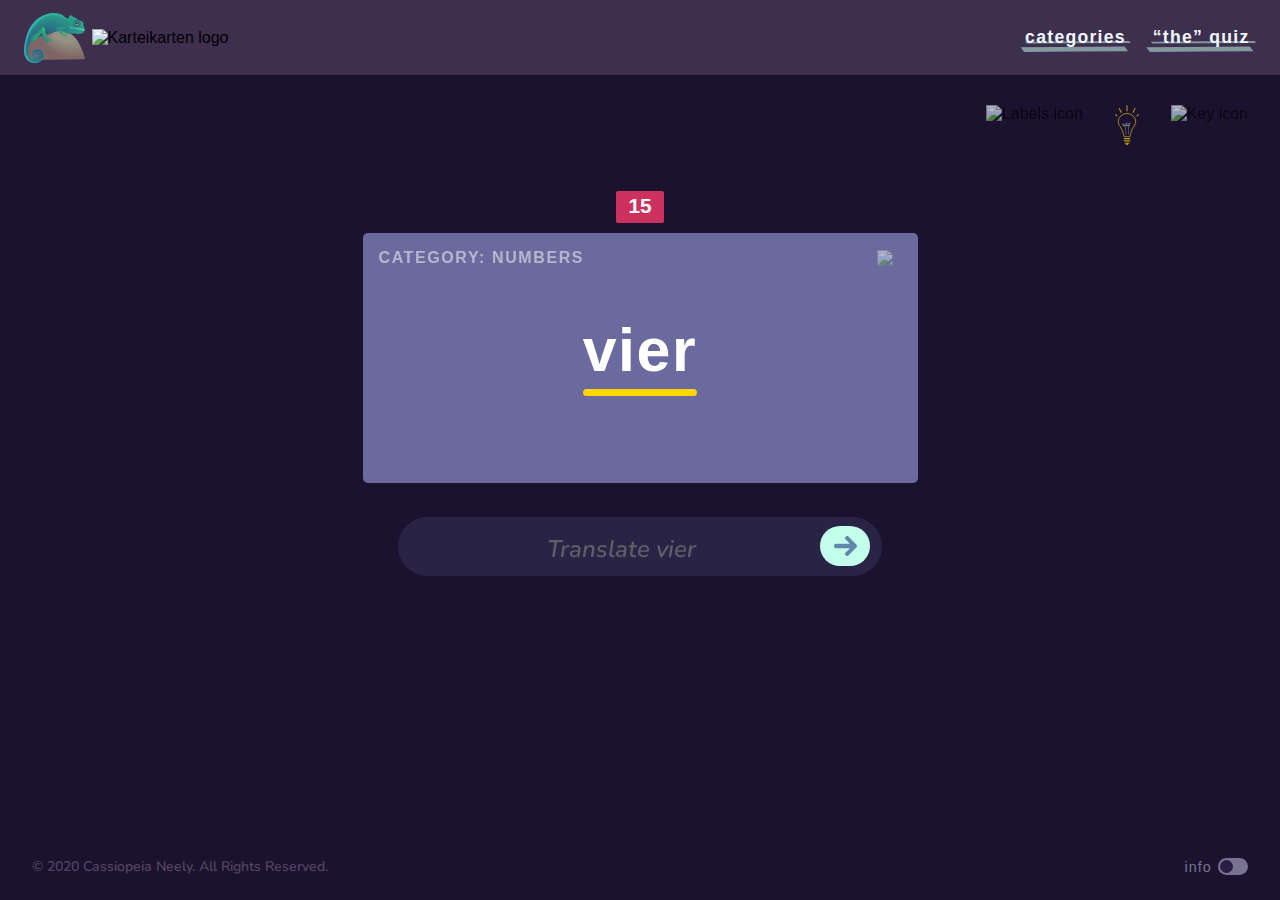
==== index.html @ 7ed3814f "update highlighter images' file paths" ====
<!DOCTYPE html>
<html lang="en">
<head>
    <meta charset="UTF-8" />
    <meta name="viewport" content="width=device-width, initial-scale=1.0" />
    <meta http-equiv="cache-control" content="no-store" />
    <meta http-equiv="X-UA-Compatible" content="ie=edge" />
    <title>Karteikarten—English to German Flashcards</title>
    <link rel="icon" type="image/png" href="images/flag-favicon.png" />
    <link rel="stylesheet" type="text/css" href="css/style.css" />
    <link rel="stylesheet" href="https://use.typekit.net/azi6bbn.css" />
    <link href="https://fonts.googleapis.com/css2?family=Nunito:wght@600&display=swap" rel="stylesheet" />
    <script src="https://ajax.googleapis.com/ajax/libs/jquery/3.4.1/jquery.min.js"></script>
</head>
<body>
    <header>
        <section id="logo-container">
            <img id="chameleon" src="images/flash-chameleon.svg" alt="Flash, the Flashcard Chameleon" />
            <a href="index.html"><img id="logo" src="images/nav-images/karteikarten-logo-text.svg" alt="Karteikarten logo" /></a>
        </section>
        <section id="hamburger">
            <img id="highlighter-menu" src="images/nav-images/menu-highlighters.svg" />
            <img id="highlighter-lines" src="images/nav-images/highlighter-lines.svg" alt="" />
        </section>
        <nav>
            <ul>
                <li id="open-categories" class="nav-links">Categories</li>
                <li class="nav-links"><a href="./der-die-das.html">“The” Quiz</a></li>
            </ul>
            <div id="nav-x-bg" class="close-x-bg">
                <p class="close-x">✕</p>
            </div>
        </nav>
    </header>
    <section id="categories-wrapper">
        <div id="lightning-flex">
            <div id="categories-x-bg" class="close-x-bg">
                <p class="close-x">✕</p>
            </div>
            <div id="lightning-container">
                <img id="tricolor-lightning" src="images/tricolor-lightning.svg" alt="Blue, orange, and gold lightning bolts" />
                <div id="round-totals-container">
                    <div>
                        <p class="flashcard-total" id="lightning-total"></p>
                        <span class="gray-divider"></span>
                        <p>Lightning Round</p>
                    </div>
                    <div>
                        <p class="flashcard-total" id="customized-total">0</p>
                        <span class="gray-divider"></span>
                        <p>Customized Round</p>
                    </div>
                </div>
                <p id="lightning-text">Up for a challenge? Click the Lightning Round button to skip <span id="total-levels"></span> levels and enter the <span id="total-words"></span>-word lightning round, or select categories and click Customized Round.</p>
                <button class="lightning-round mobile">Lightning Round</button>
            </div>
            <form id="categories-box">
                <input type="checkbox" name="adjectives" id="adjectives" class="hidden-checkbox" />
                <label for="adjectives">
                    <div class="selection-ring">
                        <div id="adjectives-color">
                            <img class="category-icons" src="images/category-icons/category-icons-adjectives.svg" />
                        </div>
                    </div>
                    <p class="label-text">Adjectives</p>
                </label>
                <input type="checkbox" name="animals" id="animals" class="hidden-checkbox" />
                <label for="animals">
                    <div class="selection-ring">
                        <div id="animals-color">
                            <img class="category-icons" src="images/category-icons/category-icons-animals.svg" />
                        </div>
                    </div>
                    <p class="label-text">Animals</p>
                </label>
                <input type="checkbox" name="arts" id="arts" class="hidden-checkbox" />
                <label for="arts">
                    <div class="selection-ring">
                        <div id="arts-color">
                            <img class="category-icons expanded taller" src="images/category-icons/category-icons-arts.svg" />
                        </div>
                    </div>
                    <p class="label-text">Arts</p>
                </label>
                <input type="checkbox" name="body" id="body" class="hidden-checkbox" />
                <label for="body">
                    <div class="selection-ring">
                        <div id="body-color">
                            <img class="category-icons" src="images/category-icons/category-icons-body.svg" />
                        </div>
                    </div>
                    <p class="label-text">Body</p>
                </label>
                <input type="checkbox" name="calendar" id="calendar" class="hidden-checkbox" />
                <label for="calendar">
                    <div class="selection-ring">
                        <div id="calendar-color">
                            <img class="category-icons" src="images/category-icons/category-icons-calendar.svg" />
                        </div>
                    </div>
                    <p class="label-text">Calendar</p>
                </label>
                <input type="checkbox" name="catastrophe" id="catastrophe" class="hidden-checkbox" />
                <label for="catastrophe">
                    <div class="selection-ring">
                        <div id="catastrophe-color">
                            <img class="category-icons expanded" src="images/category-icons/category-icons-catastrophe.svg" />
                        </div>
                    </div>
                    <p class="label-text">Catastrophe</p>
                </label>
                <input type="checkbox" name="clothes" id="clothes" class="hidden-checkbox" />
                <label for="clothes">
                    <div class="selection-ring">
                        <div id="clothes-color">
                            <img class="category-icons" src="images/category-icons/category-icons-clothes.svg" />
                        </div>
                    </div>
                    <p class="label-text">Clothes</p>
                </label>
                <input type="checkbox" name="food" id="food" class="hidden-checkbox" />
                <label for="food">
                    <div class="selection-ring">
                        <div id="food-color">
                            <img class="category-icons" src="images/category-icons/category-icon-food.svg" />
                        </div>
                    </div>
                    <p class="label-text">Food</p>
                </label>
                <input type="checkbox" name="home" id="home" class="hidden-checkbox" />
                <label for="home">
                    <div class="selection-ring">
                        <div id="home-color">
                            <img class="category-icons" src="images/category-icons/category-icons-home.svg" />
                        </div>
                    </div>
                    <p class="label-text">Home</p>
                </label>
                <input type="checkbox" name="nature" id="nature" class="hidden-checkbox" />
                <label for="nature">
                    <div class="selection-ring">
                        <div id="nature-color">
                            <img class="category-icons" src="images/category-icons/category-icons-nature.svg" />
                        </div>
                    </div>
                    <p class="label-text">Nature</p>
                </label>
                <input type="checkbox" name="numbers" id="numbers" class="hidden-checkbox" />
                <label for="numbers">
                    <div class="selection-ring">
                        <div id="numbers-color">
                            <img class="category-icons" src="images/category-icons/category-icons-numbers.svg" />
                        </div>
                    </div>
                    <p class="label-text">Numbers</p>
                </label>
                <input type="checkbox" name="people" id="people" class="hidden-checkbox" />
                <label for="people">
                    <div class="selection-ring">
                        <div id="people-color">
                            <img class="category-icons squished" src="images/category-icons/category-icons-people.svg" />
                        </div>
                    </div>
                    <p class="label-text">People</p>
                </label>
                <input type="checkbox" name="phrases" id="phrases" class="hidden-checkbox" />
                <label for="phrases">
                    <div class="selection-ring">
                        <div id="phrases-color">
                            <img class="category-icons" src="images/category-icons/category-icons-phrases.svg" />
                        </div>
                    </div>
                    <p class="label-text">Phrases</p>
                </label>
                <input type="checkbox" name="tech" id="tech" class="hidden-checkbox" />
                <label for="tech">
                    <div class="selection-ring">
                        <div id="tech-color">
                            <img class="category-icons" src="images/category-icons/category-icons-technology.svg" />
                        </div>
                    </div>
                    <p class="label-text">Tech</p>
                </label>
                <input type="checkbox" name="travel" id="travel" class="hidden-checkbox" />
                <label for="travel">
                    <div class="selection-ring">
                        <div id="travel-color">
                            <img class="category-icons taller" src="images/category-icons/category-icons-travel.svg" />
                        </div>
                    </div>
                    <p class="label-text">Travel</p>
                </label>
            </form>
        </div>
        <button class="select-categories mobile" type="button">Customized Round</button>
        <section id="lightning-button-row">
            <button class="lightning-round desktop">Lightning Round</button>
            <button class="select-categories desktop" type="button">Customized Round</button>
        </section>
    </section>
    <main>
        <section id="help-row">
            <div id="label-icon-container">
                <img class="help-icons" id="label-switch" src="images/help-icons/three-bent-labels.svg" title="Category Labels" alt="Labels icon" />
            </div>
            <div id="help-icons-container">
                <img class="help-icons" id="hint-bulb" src="images/help-icons/karteikarten-hint-bulb.svg" title="Hint Bulb" alt="Lightbulb icon" />
                <img class="help-icons" id="answer-key" src="images/help-icons/karteikarten-answer-key.svg" title="Answer Key" alt="Key icon" />
            </div>
            <div id="hint-message-container">
                <p id="hint-message"></p>
            </div>
        </section>
        <div id="mobile-focus">
            <section id="countdown-container">
                <p>This round has</p>
                <div id="countdown"></div>
                <p id="update-remaining"></p>
            </section>
            <section id="german-box">
                <div id="flashcard-category-wrapper">
                    <p id="card-category">Category: <span id="insert-category"></span></p>
                    <img class="category-icons" id="card-icon" src="" />
                </div>
                <div id="card-text-wrapper">
                    <h1 id="german-word" lang="de">die Kartoffel</h1>
                    <span id="line"></span>
                    <div id="plural-zone">
                        <p>{ pl. <span id="german-plural" lang="de">die Kartoffeln</span> }</p>
                    </div>
                </div>
                <!-- EMPTY GRID ROW, BELOW -->
                <div></div>
            </section>
            <form id="translation-container">
                <input id="your-translation" type="text" placeholder="" required />
                <button id="submit" type="button">
                    <img id="submit-arrow" src="images/submit-arrow.svg" alt="Arrow" />
                </button>
            </form>
        </div>
    </main>
    <section>
        <div id="level-box" class="modal">
            <div class="modal-content">
                <div id="modal-body">
                    <h2 lang="de">Fantastisch!</h2>
                    <p id="congrats-sub">You've reached</p>
                    <figure id="modal-image">
                        <figcaption id="level"></figcaption>
                    </figure>
                    <div id="mini-review-container">
                        <span class="chevron-ornament">» </span><p class="review-button" id="mini-review">Mini Review</p><span class="chevron-ornament"> «</span>
                    </div>
                    <div id="end-review-container">
                        <span class="chevron-ornament">» </span><p class="review-button" id="final-review">Final Review</p><span class="chevron-ornament"> «</span>
                    </div>
                </div>
                <div id="modal-review">
                    <h2>Mini Review</h2>
                    <p id="review-sub">Practice makes perfect, so have another look at <span id="review-count">these words</span><span id="remove-round"> from the last round.</span> Click <span id="each-it">each word</span> to see the correct translation.</p>
                    <div id="review-box"></div>
                </div>
                <div id="modal-footer">
                    <button id="continue" type="button">Continue</button>
                </div>
            </div>
        </div>
    </section>
    <section id="onion-skin" class="modal">
        <div id="info-container">
            <div class="info-graphics">
                <div id="info-countdown-container">
                    <p id="info-countdown">20</p>
                </div>
            </div>
            <div id="about-counter" class="info-blurbs">
                <p class="info-text">The <span class="info-item">counter</span> indicates the number of words that remain in the current round.</p>
                <img id="info-arrow-counter" class="info-arrows" src="images/arrow-to-counter.svg" />
            </div>
            <div class="info-graphics">
                <div class="help-circle">
                    <img class="info-help-icons" src="images/three-bent-labels.svg" />
                </div>
                <div class="help-circle">
                    <img class="info-help-icons" src="images/karteikarten-hint-bulb.svg" />
                </div>
                <div class="help-circle">
                    <img class="info-help-icons" src="images/karteikarten-answer-key.svg" />
                </div>
            </div>
            <div id="about-help" class="info-blurbs">
                <img id="info-arrow-help" class="info-arrows" src="images/arrow-to-help.svg" />
                <p class="info-text">Toggle the <span class="info-item">category labels</span> with the first icon. The <span class="info-item">hint bulb</span> offers a more specific clue, and the <span class="info-item">answer key</span> has the solution.</p>
                <span class="info-text"><span class="bolded">Note:</span> The hint bulb and answer key build your <div class="review-preview-container">
                        <span class="yellow-dash">Mini Reviews</span>,
                        <div class="preview-box">
                            <video controls width="333.5" height="303.5" autoplay muted>
                                <source src="images/mini-review-preview.mp4" type="video/mp4" />
                            </video>
                        </div>
                    </div>so you'll have a second chance to translate tricky words.</span>
            </div>
            <div class="info-graphics">
                <img id="flashcard-example" src="images/flashcard-example.png" />
            </div>
            <div id="about-flashcard" class="info-blurbs">
                <img id="info-arrow-flashcard" class="info-arrows" src="images/arrow-to-flashcard.svg" />
                <p class="info-text">Translate the <span class="info-item">German word</span> above the yellow line. The plural form, below, is only for reference.</p>
                <div class="info-graphics">
                    <img id="input-example" src="images/translation-input-example.png" />
                </div>
                <p class="info-text">Use the <span class="info-item">arrow button</span>, or your Enter key, to submit your translation. If the <span class="info-item">input field</span> flashes red, the answer was wrong and the word will appear in your Mini Review.</p>
            </div>
        </div>
    </section>
    <footer>
        <p id="copyright">&copy; 2020 Cassiopeia Neely. All Rights Reserved.</p>
        <div id="info-switch-container">
            <p id="info">Info</p>
            <label class="switch">
                <input id="info-switch" type="checkbox">
                <span class="slider round"></span>
            </label>
        </div>
    </footer>
    <script src="js/script.js" type="text/javascript"></script>
</body>
</html>
---- css/style.css ----
/* GLOBAL */

html {
    font-size: 16px;
    font-family: 'dinosaur', sans-serif;
    box-sizing: border-box;
    height: -webkit-fill-available;

}
* {
    box-sizing: inherit;
}
body {
    display: flex;
    flex-direction: column;
    min-height: 100vh;
    min-height: -webkit-fill-available;
    margin: 0;
    padding: 0;
    background-color: rgb(26, 18, 47);
}
button {
    display: block;
    font-size: 1rem;
    text-transform: uppercase;
    border: none;
    border-radius: 2px;
    padding: .5rem 3rem;
    cursor: pointer;
}

/* ACCENT FONTS */

.nav-links,
#card-category,
.info-item {
    font-family: 'verveine', sans-serif;
    font-weight: 600;
    font-style: normal;
}
button,
#hint-message,
#your-translation,
.review-answers,
#copyright {
    font-family: 'Nunito', sans-serif;
    font-weight: 600;
    font-style: normal;
}

/* HEADER */

header {
    display: flex;
    align-items: center;
    justify-content: space-between;
    padding: .7rem 1.5rem;
    background-color: rgb(62, 47, 79);
    position: fixed;
    top: 0;
    width: 100%;
    z-index: 7;
}
#logo-container {
    display: flex;
    align-items: center;
}
#chameleon {
    width: 61.16px;
}
img#logo {
    height: 53px;
    padding-left: .4rem;
}
a {
    text-decoration: none;
    padding: 0;
}
#hamburger {
    position: fixed;
    top: 25px;
    right: 25px;
    z-index: 7;
    width: 2.6rem;
    cursor: pointer;
    display: none;
}
#highlighter-menu,
#highlighter-lines {
    display: none;
}
nav {
    position: relative;
    z-index: 7;
}
#nav-x-bg {
    position: absolute;
    top: 30px;
    right: 30px;
    z-index: 7;
}
li {
    margin-left: .6rem;
    padding: .3rem .4rem;
}
.nav-links {
    display: inline;
    font-size: 1.1rem;
    color: rgb(240, 248, 255);
    letter-spacing: .08rem;
    text-transform: lowercase;
    list-style: none;
    cursor: pointer;
    background-image: url('../images/nav-hover-highlight.svg');
    background-position: bottom;
    background-repeat: no-repeat;
    background-size: contain;
}
.nav-links:hover {
    color: rgb(196, 255, 236);
    background-image: url('../images/nav-hover-highlight-dark.svg');
}
a {
    text-decoration: none;
    color: inherit;
}
a:hover {
    color: inherit;
}
.header-shadow {
    border-bottom: 1px solid #3F51B5;
    box-shadow: 1px 3px 5px 1px #9E9E9E;
}

/* CATEGORIES  */

#categories-wrapper {
    display: none;
    background-color: rgb(245, 245, 245);
    box-shadow: 1px 2px 7px 1px #545454;
    border-bottom: 1px solid #9E9E9E;
    width: 100%;
    position: absolute;
    z-index: 6;
}
#lightning-flex {
    display: flex;
    align-items: center;
    justify-content: space-between;
}
.close-x-bg {
    display: none;
    align-self: flex-end;
    align-items: center;
    justify-content: center;
    height: 2rem;
    width: 2rem;
    border-radius: 100px;
    background-image: linear-gradient(rgb(236, 123, 82), rgb(239, 82, 84));
    margin: 1rem 1.5rem 0;
    cursor: pointer;
}
.close-x-bg:hover {
    background-image: linear-gradient(rgb(237, 79, 84), rgb(237, 160, 117));
}
.close-x {
    font-weight: 400;
    font-style: normal;
    font-size: 1rem;
    color: rgb(245, 245, 245);
    margin: 0;
}
.close-x:hover {
    transition: 2s;
    transform: rotate(360deg);
}
#lightning-container {
    margin: 1rem 2rem;
    text-align: center;
}
#tricolor-lightning {
    height: 100px;
    margin: .5rem;
    cursor: pointer;
}
#round-totals-container {
    display: flex;
    align-items: center;
    justify-content: space-between;
    width: 60%;
    margin: .5rem auto;
}
#round-totals-container div {
    font-weight: 400;
    font-style: normal;
    text-align: center;
    color: rgb(109, 103, 93);
    text-transform: uppercase;
    font-size: .8rem;
}
#round-totals-container p {
    margin: .5rem .25rem;
}
.flashcard-total {
    font-weight: 700;
    font-size: 2rem;
}
#lightning-total {
    color: rgb(255, 72, 0);
}
#customized-total {
    color: rgb(128, 84, 181);
}
.gray-divider {
    display: block;
    height: 2px;
    width: 100%;
    background-color: rgb(208, 205, 200);
    border-radius: 25px;
}
#lightning-text {
    font-weight: 300;
    font-style: normal;
    font-size: 1.2rem;
    letter-spacing: .12rem;
    color: rgb(109, 103, 93);
    padding: 1rem;
    margin: 0;
}
button.lightning-round {
    background-color: rgb(255, 72, 0);
    color: rgb(255, 255, 255);
    margin: 1rem auto;
}
button.lightning-round:hover {
    background-color: rgb(0, 197, 255);
}
.mobile {
    display: none;
}
#categories-box {
    display: flex;
    flex-wrap: wrap;
    align-items: center;
    justify-content: space-evenly;
    padding: 20px;
    max-width: 692px;
}
#categories-box label {
    width: 110px;
    margin: 10px;
    padding: 15px;
    position: relative;
    cursor: pointer;
}
.hidden-checkbox {
    clip-path: inset(100% 100% 100% 100%);
    position: absolute;
}
.hidden-checkbox:checked + label .selection-ring {
    border: 3px solid rgb(165, 175, 232);
}
.hidden-checkbox:checked + label .label-text {
    font-weight: 700 !important;
}
.selection-ring {
    display: flex;
    align-items: center;
    justify-content: center;
    border-radius: 100%;
    width: 55px;
    height: 55px;
    margin: 0 auto;
    cursor: pointer;
}
.selection-ring div {
    border-radius: 100%;
    width: 45px;
    height: 45px;
    display: flex;
    align-items: center;
    justify-content: center;
    margin: 0 auto;
}
#adjectives-color {
    background-color: rgb(156, 83, 141);
}
#animals-color {
    background-color: rgb(160, 129, 129);
}
#arts-color {
    background-color: rgb(70, 130, 180);
}
#body-color {
    background-color: rgb(245, 106, 55);
}
#calendar-color {
    background-color: rgb(205, 92, 92);
}
#catastrophe-color {
    background-color: rgb(117, 148, 117);
}
#clothes-color {
    background-color: rgb(9, 148, 189);
}
#food-color {
    background-color: rgb(244, 67, 54);
}
#home-color {
    background-color: rgb(119, 46, 83);
}
#nature-color {
    background-color: rgb(46, 139, 87);
}
#numbers-color {
    background-color: rgb(107, 106, 158);
}
#people-color {
    background-color: rgb(0, 139, 139);
}
#phrases-color {
    background-color: rgb(206, 60, 94);
}
#tech-color {
    background-color: rgb(96, 125, 139);
}
#travel-color {
    background-color: rgb(94, 147, 243)
}
.category-icons {
    width: 25px;
    max-height: 20px;
}
.squished {
    width: 20px;
}
.expanded {
    width: 30px;
}
.taller {
    max-height: 24px;
}
.label-text {
    font-weight: 300;
    font-style: normal;
    font-size: .8rem;
    color: rgb(41, 35, 70);
    text-align: center;
    margin: .6rem auto 0;
}
.select-categories {
    margin: 1rem auto;
    color: rgb(240, 248, 255);
    background-color: rgb(128, 84, 181);
}
.select-categories:hover,
#continue:hover {
    background-color: rgb(201, 124, 194);
}
#lightning-button-row {
    display: flex;
}

/* MAIN */

#help-row {
    display: flex;
    align-items: center;
    justify-content: flex-end;
    padding-top: .5rem;
}
#label-icon-container {
    display: flex;
    align-items: center;
    height: 84px;
}
#help-icons-container {
    display: flex;
    align-items: center;
    background-color: rgb(26, 18, 47);
    height: 84px;
    z-index: 2;
}
#hint-message-container {
    background-color: rgb(191, 255, 223);
    border-radius: 100px;
    cursor: pointer;
    display: flex;
    align-items: center;
    justify-content: center;
    position: fixed;
    right: -100%;
    width: 250px;
    height: 80px;
    z-index: 1;
}
#hint-message-container::after {
    content: '';
    position: absolute;
    width: 15px;
    height: 15px;
    right: -6px;
    background-color: rgb(191, 255, 223);
    border-radius: 2px;
    transform: rotate(45deg);
}
#hint-message {
    display: inline-block;
    padding: 1rem 1.3rem;
    font-size: 1rem;
    color: rgb(16, 115, 106);
}
.ital {
    font-style: italic;
}
.underline {
    text-decoration: underline;
}
.help-icons {
    height: 40px;
    filter: opacity(.7);
    cursor: pointer;
    padding-right: 2rem;
}
.help-icons:hover {
    filter: opacity(1);
}
#mobile-focus {
    padding-top: 1.5rem;
}
#countdown-container {
    display: flex;
    align-items: center;
    justify-content: center;
    margin-bottom: .625rem;
}
#countdown-container p {
    font-weight: 300;
    font-style: normal;
    font-size: .8rem;
    text-align: right;
    text-transform: uppercase;
    letter-spacing: .1rem;
    color: rgb(245, 245, 245);
    margin: 0;
    opacity: 0;
    width: 140px;
}
#countdown {
    font-weight: 700;
    font-style: normal;
    font-size: 1.3rem;
    line-height: 1.3rem;
    background-color: rgb(204, 50, 93);
    color: rgb(255, 255, 255);
    border-radius: 2px;
    padding: .3rem .8rem .4rem .8rem;
    margin: 0 .5rem;
    cursor: pointer;
}
#update-remaining {
    text-align: left !important;
}
#german-box {
    display: grid;
    width: 555px;
    height: 250px;
    grid-template: 20% 60% 20% / 100%;
    margin: 0 auto 2.1rem;
    border-radius: 5px;
}
#flashcard-category-wrapper {
    display: flex;
    align-items: center;
    justify-content: space-between;
    margin: 0 1rem;
    opacity: .5;
}
#card-category {
    font-size: 1rem;
    letter-spacing: .1rem;
    text-transform: uppercase;
    color: rgb(255, 255, 255);
    margin: 0;
}
#card-text-wrapper {
    width: fit-content;
    display: flex;
    flex-direction: column;
    align-items: center;
    justify-content: center;
    margin: 0 auto;
}
#german-word {
    display: inline;
    font-weight: 700;
    font-style: normal;
    font-size: 3.8rem;
    letter-spacing: .1rem;
    color: rgb(255, 255, 255);
    margin: 0 0 .1rem 0;
}
#line {
    display: block;
    height: 7px;
    width: 100%;
    background-color: rgb(255, 215, 0);
    border-radius: 5px;
    margin: .13rem 0 .4rem 0;
}
#plural-zone {
    display: block;
    font-weight: 400;
    font-style: normal;
    font-size: 1.5rem;
    color: rgb(255, 215, 0);
    display: inline;
    margin: 0;
}
#plural-zone p {
    margin: 0;
}
#german-plural {
    color: rgb(255, 255, 255);
}
#translation-container {
    display: flex;
    align-items: center;
    width: fit-content;
    border-radius: 100px;
    background-color: rgb(41, 35, 70);
    margin: 0 auto;
    padding: 0 .7rem 0 1.5rem;
}
#your-translation {
    font-size: 2rem;
    text-align: center;
    background-color: rgb(41, 35, 70);
    color: rgb(97, 183, 223);
    padding: .5rem 0;
    border: none;
    border-radius: 3px;
}
#your-translation::placeholder {
    opacity: .7;
    font-style: italic;
    font-size: 1.5rem;
}
#your-translation:active,
#your-translation:focus {
  outline: none;
}
#submit {
    display: inline-block;
    background-color: rgb(196, 255, 236);
    border-radius: 100px;
    height: 2.5rem;
    width: 3.125rem;
    margin: 0;
    padding: 0;
}
#submit-arrow {
    height: 50%;
    margin: 0 auto;
    display: block;
}
#submit:active,
#submit:focus {
    border: 1px solid rgb(97, 183, 223);
    outline: none;
    box-shadow: 0 0 3px 1px rgb(97, 183, 223);
}

/* INPUT AND QUIZ-BUTTON ANIMATIONS */

/* activated with js, bzzt turns the input red */
.add-bzzt {
    -webkit-animation-name: bzzt;
    -webkit-animation-duration: 2s;
    animation-name: bzzt;
    animation-duration: 2s;
}
@-webkit-keyframes bzzt {
    0%   {background-color: rgb(41, 35, 70);}
    25%  {background-color: rgb(169, 0, 0);}
    50%  {background-color: rgb(169, 0, 0);}
    100% {background-color: rgb(41, 35, 70);}
}
@keyframes bzzt {
    0%   {background-color: rgb(41, 35, 70);}
    25%  {background-color: rgb(169, 0, 0);}
    50%  {background-color: rgb(169, 0, 0);}
    100% {background-color: rgb(41, 35, 70);}
}

/* activated with js, sparkle highlights the quiz buttons  */
.add-sparkle {
    -webkit-animation-name: sparkle;
    -webkit-animation-duration: 2s;
    animation-name: sparkle;
    animation-duration: 2s;
}
@-webkit-keyframes sparkle {
    0%   {background-color: rgb(41, 35, 70);}
    25%  {background-color: rgb(179, 230, 217); border-color: rgb(179, 230, 217);}
    50%  {background-color: rgb(179, 230, 217); border-color: rgb(179, 230, 217);}
    100% {background-color: rgb(41, 35, 70);}
}
@keyframes sparkle {
    0%   {background-color: rgb(41, 35, 70);}
    25%  {background-color: rgb(179, 230, 217); border-color: rgb(179, 230, 217);}
    50%  {background-color: rgb(179, 230, 217); border-color: rgb(179, 230, 217);}
    100% {background-color: rgb(41, 35, 70);}
}

/* NEXT-LEVEL MODAL BOX */

.modal {
    display: none;
    position: fixed;
    z-index: 4;
    padding-top: 6%;
    left: 0;
    top: 0;
    width: 100%;
    height: 100%;
    background-color: rgba(41,35,70,0.5);
}
#level-box {
    z-index: 8;
}
.modal-content {
    position: relative;
    background-color: rgb(253, 253, 253);
    margin: auto;
    padding: 0;
    border: 1px solid rgb(136, 136, 136);
    box-shadow: 0 4px 8px 0 rgba(0,0,0,0.2), 0 6px 20px 0 rgba(0,0,0,0.19);
    width: 50%;
    -webkit-animation-name: drop-modal;
    -webkit-animation-duration: 0.4s;
    animation-name: drop-modal;
    animation-duration: 0.4s;
}
@-webkit-keyframes drop-modal {
    from {top: -300px; opacity: 0}
    to {top: 0; opacity: 1;}
}
@keyframes drop-modal {
    from {top: -300px; opacity: 0}
    to {top: 0; opacity: 1;}
}
#modal-body {
    padding: 2px 16px;
    text-align: center;
}
h2 {
    font-weight: 900;
    font-style: italic;
    line-height: 1.6rem;
    letter-spacing: .08rem;
    text-transform: uppercase;
    color: rgb(201, 124, 194);
    margin: 2rem 0;
    font-size: 3rem;
    padding: 0;
}
#congrats-sub,
#review-sub {
    font-weight: 300;
    font-style: normal;
    font-size: 1.2rem;
    text-transform: uppercase;
    letter-spacing: .12rem;
    color: rgb(109, 103, 93);
    padding-bottom: 1.5rem;
    margin: 0; 
}
#review-sub {
    text-transform: unset;
}
#modal-image {
    display: flex;
    align-items: center;
    justify-content: center;
    background-image: url('../images/flash-level-bubble.svg');
    background-repeat: no-repeat;
    background-position: center;
    background-size: contain;
    height: 300px;
    margin-bottom: 1.5rem;
}
#level {
    font-weight: 700;
    font-style: normal;
    font-size: 7.8rem;
    color: rgb(248, 248, 255);
    cursor: default;
}
.chevron-ornament {
    font-weight: 300;
    font-style: normal;
    font-size: 1.3rem;
    color: rgb(109, 103, 93);
}
.review-button {
    font-weight: bold;
    font-style: normal;
    font-size: .9rem;
    text-transform: uppercase;
    letter-spacing: .03rem;
    color: rgb(97, 183, 223);
    padding: 0 .3rem;
    display: inline;
    cursor: pointer;
}
.review-button:hover {
    padding: 0;
    color: rgb(217, 159, 247);
    transition: padding 2s, color 2s;
}
#end-review-container {
    display: none;
}
#modal-review {
    display: none;
    padding: 2px 35px;
    text-align: center;
}
#review-box {
    max-height: 250px;
    overflow-y: scroll;
    background-color: rgb(240, 248, 255);
    padding-bottom: 1.5rem;
}
.review-words {
    font-weight: 700;
    font-style: normal;
    font-size: 1.5rem;
    letter-spacing: .1rem;
    margin: 1.5rem auto .2rem;
    width: fit-content;
    cursor: pointer;
}
.down-arrows {
    display: none;
    height: 15px;
    margin: 0 auto;
    padding: 0 10px;
}
.up-arrows {
    transform: rotate(180deg);
    transition-duration: 2s;
    backface-visibility: hidden;
}
.review-answers {
    display: none;
    font-size: 1.1rem;
    letter-spacing: .05rem;
    color: rgb(85, 110, 144);
    padding: 0 .5rem;
    margin: .2rem auto 0;
}
#modal-footer {
    padding: 2px 16px;
}
#continue {
    margin: 1.5rem auto;
    color: rgb(240, 248, 255);
    background-color: rgb(128, 84, 181);
}

/* ONION SKIN */

#info-container {
    display: flex;
    flex-direction: column;
    position: relative;
    margin: 0 auto;
    padding: 0;
    width: 100%;
    -webkit-animation-name: reveal-info;
    -webkit-animation-duration: 0.4s;
    animation-name: reveal-info;
    animation-duration: 0.4s;
}
@-webkit-keyframes reveal-info {
    from {top: -300px; opacity: 0}
    to {top: 0; opacity: 1;}
}
@keyframes reveal-info {
    from {top: -300px; opacity: 0}
    to {top: 0; opacity: 1;}
}
.info-graphics {
    display: none;
}
#info-countdown-container {
    display: flex;
    align-items: center;
    justify-content: center;
    width: 2.3125rem;
    height: 2rem;
    background-color: rgb(204, 50, 93);
    border-radius: 2px;
}
#info-countdown {
    font-weight: 700;
    font-style: normal;
    font-size: 1.3rem;
    color: rgb(255, 255, 255);
}
.help-circle {
    display: flex;
    align-items: center;
    justify-content: center;
    height: 70px;
    width: 70px;
    border-radius: 100px;
    background-color: rgb(26, 18, 47);
    margin: 0 1rem;
}
.info-help-icons {
    height: 40px;
}
#flashcard-example,
#quiz-flashcard-example {
    width: 75%;
}
#input-example,
#quiz-buttons-example {
    width: 70%;
}
.info-arrows {
    display: block;
}
#info-arrow-counter,
#info-arrow-flashcard {
    width: 6rem;
    align-self: flex-end;
}
#info-arrow-help {
    width: 3rem;
    margin: 0 auto;
}
.info-blurbs {
    width: 19rem;
    /* margin: 0 2rem; */
    margin: -3rem 2rem 0 2rem;
}
.info-item {
    font-weight: 400;
    font-size: 1.1rem;
    color: rgb(255, 215, 0);
    letter-spacing: .1rem;
    text-transform: uppercase;
}
.info-text {
    font-weight: 400;
    font-style: normal;
    font-size: 1rem;
    color: rgb(240, 248, 255);
    letter-spacing: .03rem;
    line-height: 1.4rem;
    margin: .5rem 0 1rem 0;
    display: block; 
}
#about-counter {
    margin: 2rem 2rem 0 2rem;
}
#about-help {
    align-self: flex-end;
    text-align: right;
}
#about-flashcard,
#about-counter {
    display: flex;
    flex-direction: column;
}
.review-preview-container {
    display: inline;
    position: relative;
}
.yellow-dash {
    position: relative;
    background-image: url('../images/yellow-dash.svg');
    background-position: bottom;
    background-size: 63%;
    background-repeat: repeat-x;
    padding-bottom: .1rem;
    cursor: pointer;
}
.preview-box {
    display: none;
    position: absolute;
    right: 0px;
    height: 304px;
    border-radius: 2%;
    background-color: rgb(255, 215, 0);
    box-shadow: -3px -1px 7px 6px rgba(41,35,70,0.5);
    cursor: pointer;
}
video {
    display: block;
    outline: none;
    border-radius: 4px;
    padding: 10px 10px;
}

/* FOOTER */

footer {
    display: flex;
    align-items: center;
    justify-content: space-between;
    width: 100%;
    margin-top: auto;
    background-color: inherit;
    padding: 1.5rem 2rem;
}
#copyright {
    font-size: 14px;
    color: rgb(81, 68, 97);
    margin: 0;
}
#info-switch-container {
    display: flex;
    align-items: center;
    justify-content: flex-end;
    z-index: 5;
}
#info {
    font-weight: 300;
    font-style: normal;
    font-size: .9rem;
    color: rgb(120, 115, 144);
    text-align: center;
    letter-spacing: .06rem;
    text-transform: lowercase;
    padding-right: .4rem;
    margin: 0;
}
.switch {
    position: relative;
    display: inline-block;
    width: 30px;
    height: 17px;
    z-index: 5;
}
.switch input {
    opacity: 0;
    width: 0;
    height: 0;
}
.slider {
    position: absolute;
    cursor: pointer;
    top: 0;
    left: 0;
    right: 0;
    bottom: 0;
    background-color: rgb(120, 115, 144);
    -webkit-transition: .4s;
    transition: .4s;
}
.slider:before {
    position: absolute;
    content: "";
    height: 13px;
    width: 13px;
    left: 2px;
    bottom: 2px;
    background-color: rgb(41, 29, 72);
    -webkit-transition: .4s;
    transition: .4s;
}
.switch input:checked + .slider {
    background-color: rgb(255, 215, 0);
}
.switch input:focus + .slider {
    box-shadow: 0 0 1px rgb(255, 215, 0);
}
.switch input:checked + .slider:before {
    -webkit-transform: translateX(13px);
    -ms-transform: translateX(13px);
    transform: translateX(13px);
}
.slider.round {
    border-radius: 17px;
}
.slider.round:before {
    border-radius: 50%;
}

/* DER DIE DAS QUIZ */

#blank-word-flex {
    display: flex;
    align-items: baseline;
}
#blank-line-wrapper {
    display: flex;
    margin: 0 1.3rem 0 .31rem;
}
.blank-line {
    height: .2rem;
    width: 1.5rem;
    background-color: rgb(255 255 255);
    border-radius: 5px;
    margin: 0 .2rem;
}
#quiz-button-row {
    display: flex;
    align-items: center;
    justify-content: space-evenly;
    max-width: 550px;
    margin: 0 auto;
}
.quiz-buttons {
    font-size: 1.5rem;
    text-transform: none;
    color: rgb(255, 215, 0);
    background-color: rgb(41, 35, 70);
    border: 1.5px solid rgb(255, 215, 0);
    border-radius: 100px;
    padding: .8rem 2rem;
}
.quiz-buttons:active {
    background-color: rgb(255, 215, 0);
    color: rgb(26, 18, 47);
}
.quiz-buttons:focus {
    border: 1.5px solid rgb(66, 165, 245);
    box-shadow: 0px 0px 0px 1px rgb(177, 251, 227);
    outline: none;
}
.add-quiz-bzzt {
    -webkit-animation-name: quiz-bzzt;
    -webkit-animation-duration: 2s;
    animation-name: quiz-bzzt;
    animation-duration: 2s;
    color: rgb(240, 248, 255);
    cursor: not-allowed;
}
@-webkit-keyframes quiz-bzzt {
    0%   {background-color: rgb(41, 35, 70);}
    25%  {background-color: rgb(169, 0, 0);}
    50%  {background-color: rgb(169, 0, 0);}
    100% {background-color: rgb(255, 26, 26);}
}
@keyframes quiz-bzzt {
    0%   {background-color: rgb(41, 35, 70);}
    25%  {background-color: rgb(169, 0, 0);}
    50%  {background-color: rgb(169, 0, 0);}
    100% {background-color: rgb(255, 26, 26);}
}
.red-button {
    background-color: rgb(255, 26, 26)!important;
    border: 1px solid rgb(255, 26, 26)!important;
    cursor: not-allowed;
    color: rgb(240, 248, 255)!important;
}
.sparkle-text {
    color: rgb(26, 18, 47);
}

/* MEDIA QUERIES */

@media only screen and (max-width: 1044px) {

    /* CATEGORIES */

    #lightning-flex {
        flex-direction: column;
    }
    #lightning-container {
        max-width: 692px;
    }
    .mobile {
        display: block;
    }
    .desktop {
        display: none;
    }
}

@media only screen and (max-width: 1000px) {
    
    /* ONION SKIN */

    #info-container {
        overflow-y: scroll;
        max-height: 38rem;
        background-color: rgb(253, 253, 253);
        margin: 0 auto;
        padding: 1.3rem;
        border: 1px solid rgb(136, 136, 136);
        box-shadow: 0 4px 8px 0 rgba(0,0,0,0.2), 0 6px 20px 0 rgba(0,0,0,0.19);
        width: 70%;
    }
    .info-graphics {
        display: flex;
        align-items: center;
        justify-content: center;
        margin: 1rem;
    }
    .info-blurbs {
        width: 100%;
        margin: 0 auto;
    }
    .info-text {
        color: rgb(109, 103, 93);
    }
    .info-item {
        color: rgb(47, 172, 155);
    }
    #about-counter {
        margin: 0 auto;
    }
    #about-help {
        text-align: left;
    }
    .yellow-dash {
        background-image: url('../images/green-dash.svg');
    }
    .info-arrows {
        display: none;
    }

    /* MODAL BOX */

    .modal-content {
        width: 70%;
    }
}

@media only screen and (max-width: 615px) {

    /* MAIN */

    #hamburger {
        display: block;
    }
    nav {
        position: fixed;
        top: 0;
        right: 100%;
        background-image: url('../images/stationery-background.png');
        background-repeat: no-repeat;
        background-size: cover;
        width: 100%;
        height: 100%;
        padding: 20px 0;
    }
    ul {
        padding: 0;
        margin-top: 41%;
    }
    li {
        margin-left: 55%;
        transform: rotate(10deg);
    }
    .nav-links {
        display: block;
        font-size: 2.5rem;
        color: rgb(42, 95, 134);
        text-align: center;
        margin-bottom: 1rem;
        padding: 0;
        width: fit-content;
    }
    .nav-links:hover {
        color: rgb(99, 135, 172);
        background-image: url('../images/nav-hover-highlight-dark.svg');
    }
    #nav-x-bg {
        display: flex;
    }
    #highlighter-menu {
        display: block;
        height: 1.3rem;
        cursor: pointer;
        position: absolute;
    }
    #highlighter-lines {
        display: block;
        height: 1.3rem;
    }
    #categories-x-bg {
        display: flex;
    }
    #german-box {
        width: 350px;
        height: 170px;
        margin: 1rem auto 1.5rem;
    }
    #flashcard-category-wrapper {
        margin: 0 .75rem;
    }
    #card-category {
        font-size: .75rem;
    }
    #card-icon {
        width: 20px;
        max-height: 15px;
    }
    #blank-line-wrapper {
        margin: 0 1rem 0 .1rem;
    }
    .blank-line {
        width: 1rem;
        margin: 0 .15rem;
    } 
    #german-word {
        font-size: 2.4rem;
    }
    #plural-zone {
        font-size: 1.2rem;
    }
    #your-translation {
        width: 300px;
        font-size: 1.7rem;
        padding: .2rem 0;
    }
    #submit {
        height: 1.5rem;
        width: 2.125rem;
    }

    /* DER DIE DAS QUIZ */

    #quiz-button-row {
        max-width: 350px;
    }
    .quiz-buttons {
        font-size: 1rem;
        padding: .4rem 1rem;
    }
}

@media (hover: hover) {
    .quiz-buttons:hover {
        background-color: rgb(255, 215, 0);
        color: rgb(26, 18, 47);
    }
}

@media only screen and (max-width: 415px) {

    /* CATEGORIES */

    #round-totals-container {
        width: 80%;
    }
    #categories-box label {
        padding: 13px;
        margin: 5px;
    }

    /* ONION SKIN */

    #info-container {
        width: 80%;
        max-height: 31.25rem;
    }
    .help-circle {
        margin: 0 .5rem;
    }
    .preview-box {
        right: unset;
        height: unset;
    }
    video {
        width: 252.9px !important;
        height: 230.15px !important;
    }

    /* MODAL BOX */

    .modal {
        padding-top: 10%;
    }
    .modal-content {
        width: 80%;
    }
    h2 {
        font-size: 2rem;
        margin: 1.5rem auto;
    }
    #congrats-sub {
        font-size: 1.1rem;
    }
    #modal-image {
        height: 235px;
        margin: 5px;
    }
    #review-sub {
        font-size: 1rem;
        padding-bottom: 1rem;
    }

    /* FOOTER */

    #copyright {
        font-size: .65rem;
    }
}

@media only screen and (max-width: 375px) {
    
    /* CATEGORIES */

    #categories-box {
        padding: 0 0 20px 0;
    }

    /* ONION SKIN */

    .info-graphics {
        margin: 1rem .5rem;
    }
    .help-circle {
        margin: 0 .3rem;
    }
}
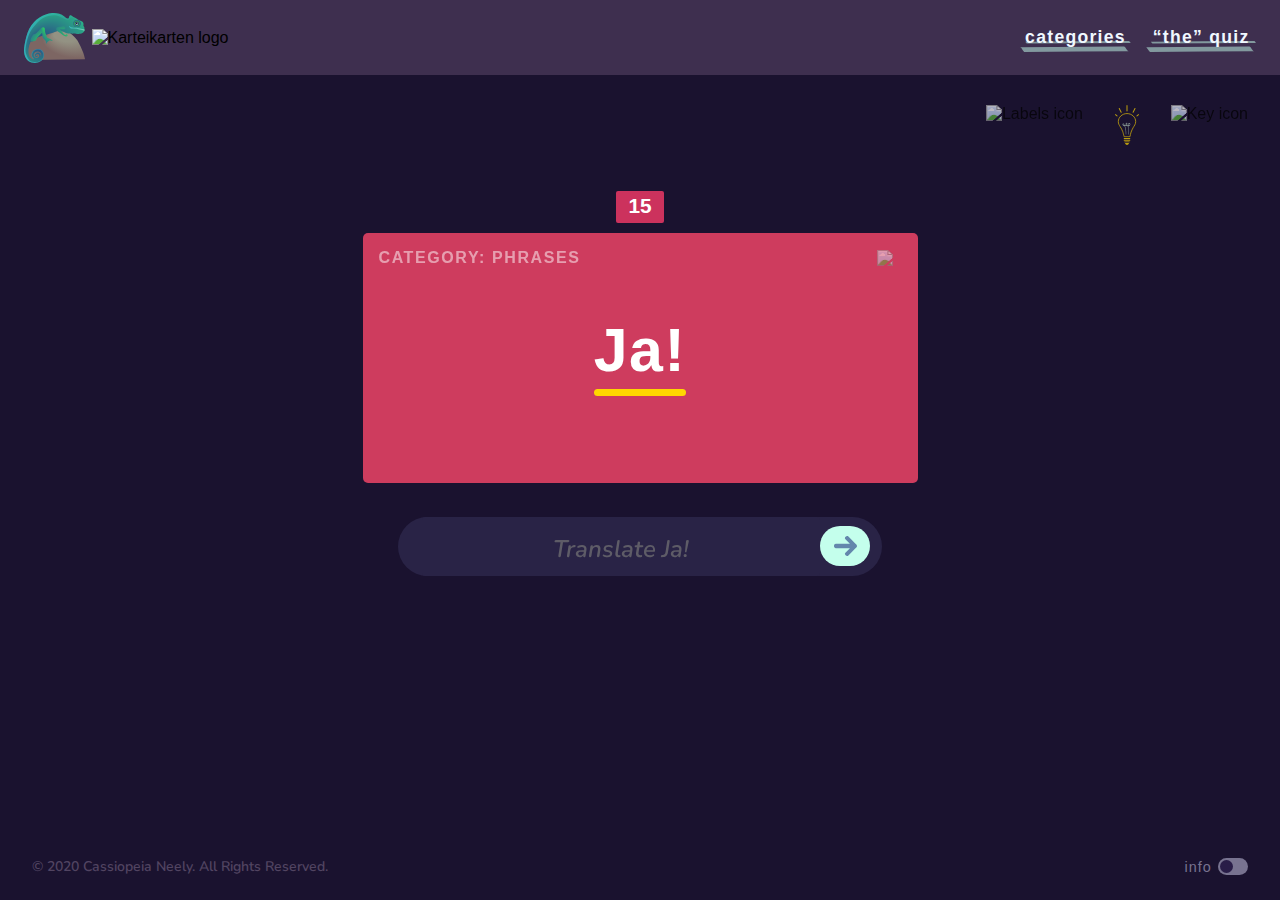
==== commit b87dd7e8: "update flashcard-example.png file path" ====
--- a/index.html
+++ b/index.html
@@ -302,7 +302,7 @@
                     </div>so you'll have a second chance to translate tricky words.</span>
             </div>
             <div class="info-graphics">
-                <img id="flashcard-example" src="images/flashcard-example.png" />
+                <img id="flashcard-example" src="images/info-images/flashcard-example.png" />
             </div>
             <div id="about-flashcard" class="info-blurbs">
                 <img id="info-arrow-flashcard" class="info-arrows" src="images/arrow-to-flashcard.svg" />
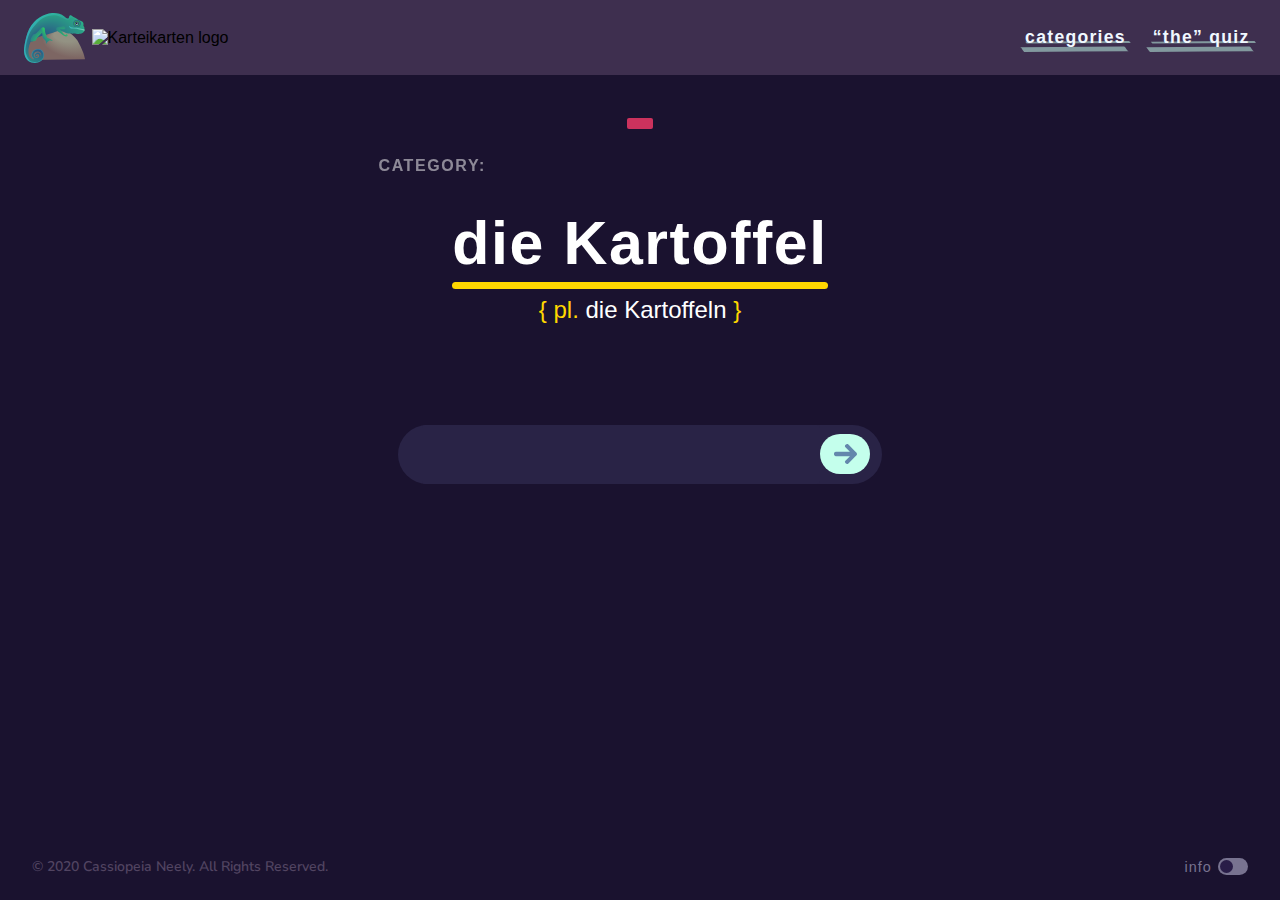
==== commit 720dba60: "update script type to module" ====
--- a/index.html
+++ b/index.html
@@ -280,13 +280,13 @@
             </div>
             <div class="info-graphics">
                 <div class="help-circle">
-                    <img class="info-help-icons" src="images/three-bent-labels.svg" />
+                    <img class="info-help-icons" src="images/help-icons/three-bent-labels.svg" />
                 </div>
                 <div class="help-circle">
-                    <img class="info-help-icons" src="images/karteikarten-hint-bulb.svg" />
+                    <img class="info-help-icons" src="images/help-icons/karteikarten-hint-bulb.svg" />
                 </div>
                 <div class="help-circle">
-                    <img class="info-help-icons" src="images/karteikarten-answer-key.svg" />
+                    <img class="info-help-icons" src="images/help-icons/karteikarten-answer-key.svg" />
                 </div>
             </div>
             <div id="about-help" class="info-blurbs">
@@ -308,7 +308,7 @@
                 <img id="info-arrow-flashcard" class="info-arrows" src="images/arrow-to-flashcard.svg" />
                 <p class="info-text">Translate the <span class="info-item">German word</span> above the yellow line. The plural form, below, is only for reference.</p>
                 <div class="info-graphics">
-                    <img id="input-example" src="images/translation-input-example.png" />
+                    <img id="input-example" src="images/info-images/translation-input-example.png" />
                 </div>
                 <p class="info-text">Use the <span class="info-item">arrow button</span>, or your Enter key, to submit your translation. If the <span class="info-item">input field</span> flashes red, the answer was wrong and the word will appear in your Mini Review.</p>
             </div>
@@ -324,6 +324,6 @@
             </label>
         </div>
     </footer>
-    <script src="js/script.js" type="text/javascript"></script>
+    <script type="module" src="js/script.js"></script>
 </body>
 </html>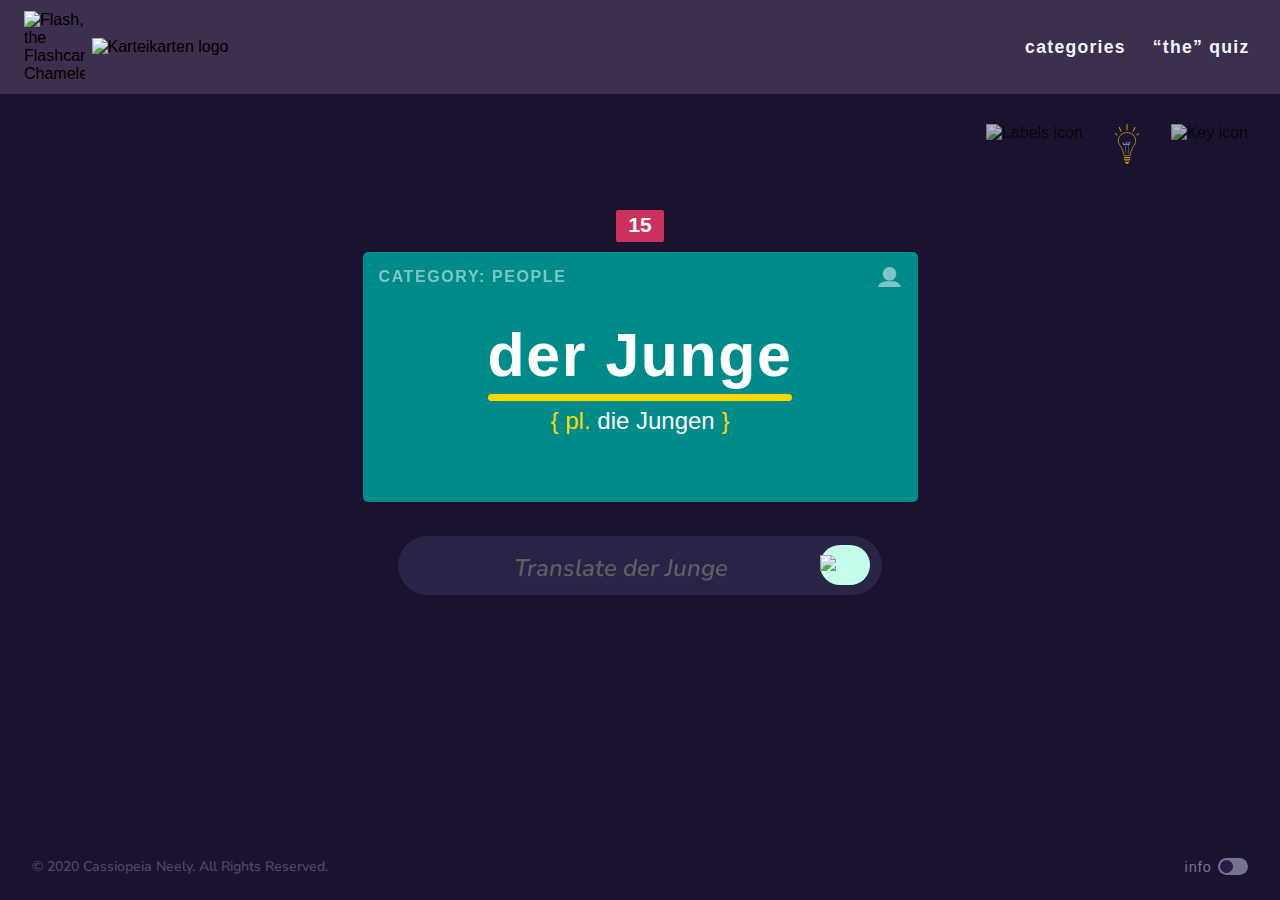
==== commit cc4ad32a: "update submit-arrow.svg file path" ====
--- a/index.html
+++ b/index.html
@@ -15,7 +15,7 @@
 <body>
     <header>
         <section id="logo-container">
-            <img id="chameleon" src="images/flash-chameleon.svg" alt="Flash, the Flashcard Chameleon" />
+            <img id="chameleon" src="images/nav-images/flash-chameleon.svg" alt="Flash, the Flashcard Chameleon" />
             <a href="index.html"><img id="logo" src="images/nav-images/karteikarten-logo-text.svg" alt="Karteikarten logo" /></a>
         </section>
         <section id="hamburger">
@@ -235,7 +235,7 @@
             <form id="translation-container">
                 <input id="your-translation" type="text" placeholder="" required />
                 <button id="submit" type="button">
-                    <img id="submit-arrow" src="images/submit-arrow.svg" alt="Arrow" />
+                    <img id="submit-arrow" src="images/arrows/submit-arrow.svg" alt="Arrow" />
                 </button>
             </form>
         </div>
@@ -293,10 +293,10 @@
                 <img id="info-arrow-help" class="info-arrows" src="images/arrow-to-help.svg" />
                 <p class="info-text">Toggle the <span class="info-item">category labels</span> with the first icon. The <span class="info-item">hint bulb</span> offers a more specific clue, and the <span class="info-item">answer key</span> has the solution.</p>
                 <span class="info-text"><span class="bolded">Note:</span> The hint bulb and answer key build your <div class="review-preview-container">
-                        <span class="yellow-dash">Mini Reviews</span>,
+                        <span class="dashed-underline">Mini Reviews</span>,
                         <div class="preview-box">
                             <video controls width="333.5" height="303.5" autoplay muted>
-                                <source src="images/mini-review-preview.mp4" type="video/mp4" />
+                                <source src="images/info-images/mini-review-preview.mp4" type="video/mp4" />
                             </video>
                         </div>
                     </div>so you'll have a second chance to translate tricky words.</span>
--- a/css/style.css
+++ b/css/style.css
@@ -111,14 +111,14 @@
     text-transform: lowercase;
     list-style: none;
     cursor: pointer;
-    background-image: url('../images/nav-hover-highlight.svg');
+    background-image: url('../images/nav-images/nav-hover-highlight.svg');
     background-position: bottom;
     background-repeat: no-repeat;
     background-size: contain;
 }
 .nav-links:hover {
     color: rgb(196, 255, 236);
-    background-image: url('../images/nav-hover-highlight-dark.svg');
+    background-image: url('../images/nav-images/nav-hover-highlight-dark.svg');
 }
 a {
     text-decoration: none;
@@ -369,16 +369,14 @@
     justify-content: flex-end;
     padding-top: .5rem;
 }
-#label-icon-container {
+#label-icon-container,
+#help-icons-container {
     display: flex;
     align-items: center;
     height: 84px;
 }
 #help-icons-container {
-    display: flex;
-    align-items: center;
     background-color: rgb(26, 18, 47);
-    height: 84px;
     z-index: 2;
 }
 #hint-message-container {
@@ -881,9 +879,9 @@
     display: inline;
     position: relative;
 }
-.yellow-dash {
+.dashed-underline {
     position: relative;
-    background-image: url('../images/yellow-dash.svg');
+    background-image: url('../images/info-images/yellow-dash.svg');
     background-position: bottom;
     background-size: 63%;
     background-repeat: repeat-x;
@@ -1120,8 +1118,8 @@
     #about-help {
         text-align: left;
     }
-    .yellow-dash {
-        background-image: url('../images/green-dash.svg');
+    .dashed-underline {
+        background-image: url('../images/info-images/green-dash.svg');
     }
     .info-arrows {
         display: none;
@@ -1145,7 +1143,7 @@
         position: fixed;
         top: 0;
         right: 100%;
-        background-image: url('../images/stationery-background.png');
+        background-image: url('../images/nav-images/stationery-background.png');
         background-repeat: no-repeat;
         background-size: cover;
         width: 100%;
@@ -1171,7 +1169,7 @@
     }
     .nav-links:hover {
         color: rgb(99, 135, 172);
-        background-image: url('../images/nav-hover-highlight-dark.svg');
+        background-image: url('../images/nav-images/nav-hover-highlight-dark.svg');
     }
     #nav-x-bg {
         display: flex;
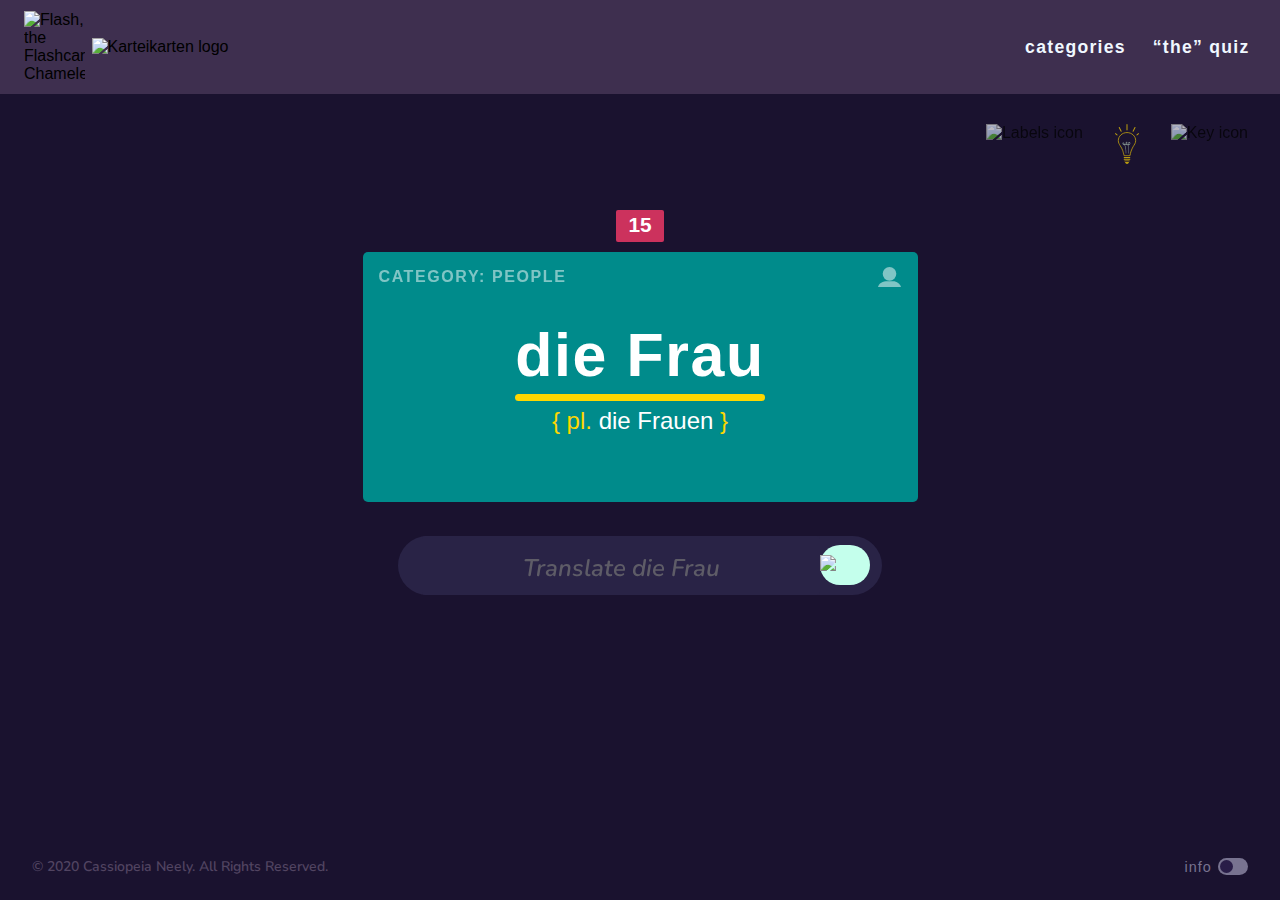
==== commit fc5165bf: "update arrow-to-flashcard-svg file path" ====
--- a/index.html
+++ b/index.html
@@ -276,7 +276,7 @@
             </div>
             <div id="about-counter" class="info-blurbs">
                 <p class="info-text">The <span class="info-item">counter</span> indicates the number of words that remain in the current round.</p>
-                <img id="info-arrow-counter" class="info-arrows" src="images/arrow-to-counter.svg" />
+                <img id="info-arrow-counter" class="info-arrows" src="images/arrows/arrow-to-counter.svg" />
             </div>
             <div class="info-graphics">
                 <div class="help-circle">
@@ -305,7 +305,7 @@
                 <img id="flashcard-example" src="images/info-images/flashcard-example.png" />
             </div>
             <div id="about-flashcard" class="info-blurbs">
-                <img id="info-arrow-flashcard" class="info-arrows" src="images/arrow-to-flashcard.svg" />
+                <img id="info-arrow-flashcard" class="info-arrows" src="images/arrows/arrow-to-flashcard.svg" />
                 <p class="info-text">Translate the <span class="info-item">German word</span> above the yellow line. The plural form, below, is only for reference.</p>
                 <div class="info-graphics">
                     <img id="input-example" src="images/info-images/translation-input-example.png" />
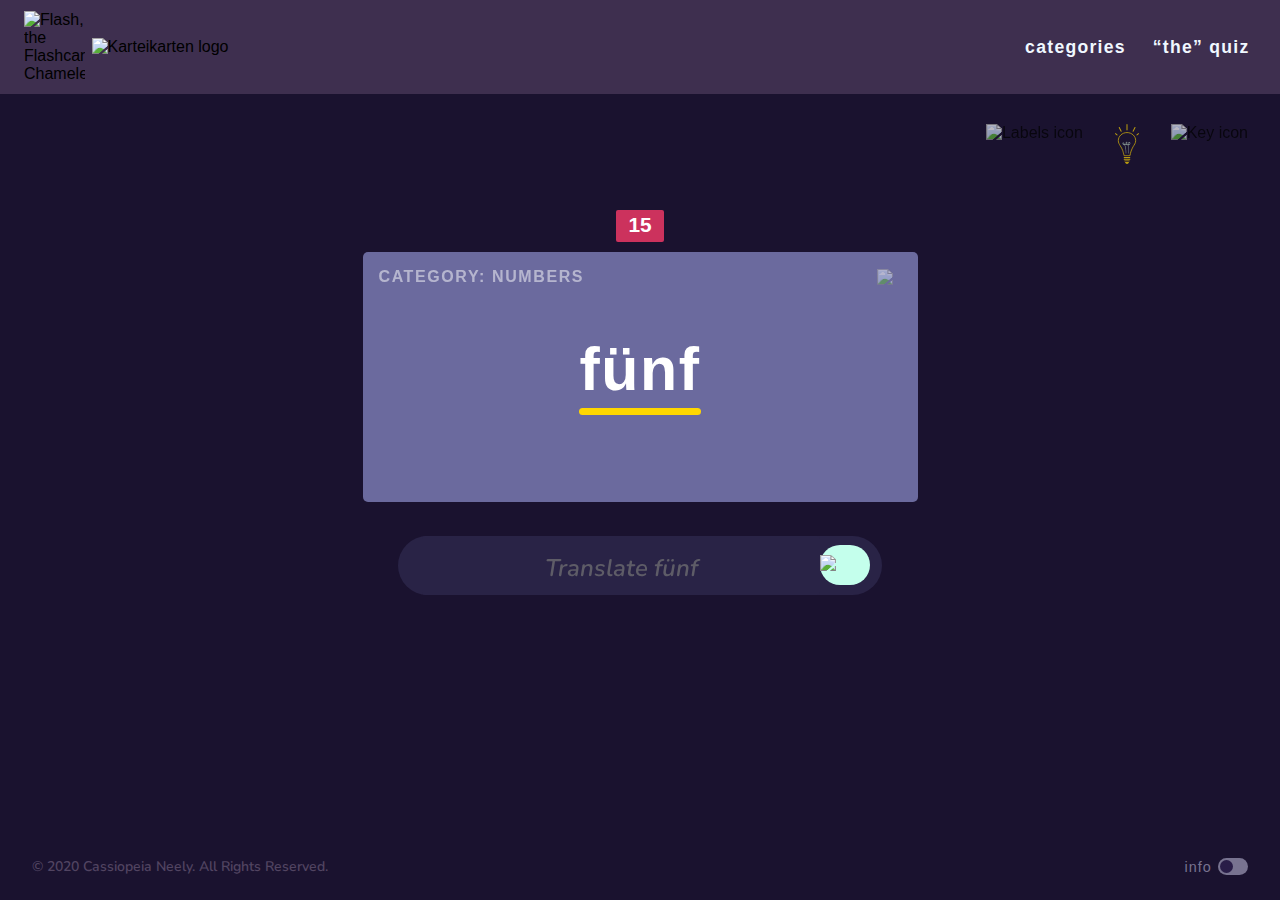
==== commit e0458c45: "create #exit-row" ====
--- a/index.html
+++ b/index.html
@@ -33,12 +33,14 @@
         </nav>
     </header>
     <section id="categories-wrapper">
-        <div id="lightning-flex">
+        <div id="exit-row">
             <div id="categories-x-bg" class="close-x-bg">
                 <p class="close-x">✕</p>
             </div>
+        </div>
+        <div id="lightning-flex">
             <div id="lightning-container">
-                <img id="tricolor-lightning" src="images/tricolor-lightning.svg" alt="Blue, orange, and gold lightning bolts" />
+                <img id="tricolor-lightning" src="images/level-images/tricolor-lightning.svg" alt="Blue, orange, and gold lightning bolts" />
                 <div id="round-totals-container">
                     <div>
                         <p class="flashcard-total" id="lightning-total"></p>
@@ -290,7 +292,7 @@
                 </div>
             </div>
             <div id="about-help" class="info-blurbs">
-                <img id="info-arrow-help" class="info-arrows" src="images/arrow-to-help.svg" />
+                <img id="info-arrow-help" class="info-arrows" src="images/arrows/arrow-to-help.svg" />
                 <p class="info-text">Toggle the <span class="info-item">category labels</span> with the first icon. The <span class="info-item">hint bulb</span> offers a more specific clue, and the <span class="info-item">answer key</span> has the solution.</p>
                 <span class="info-text"><span class="bolded">Note:</span> The hint bulb and answer key build your <div class="review-preview-container">
                         <span class="dashed-underline">Mini Reviews</span>,
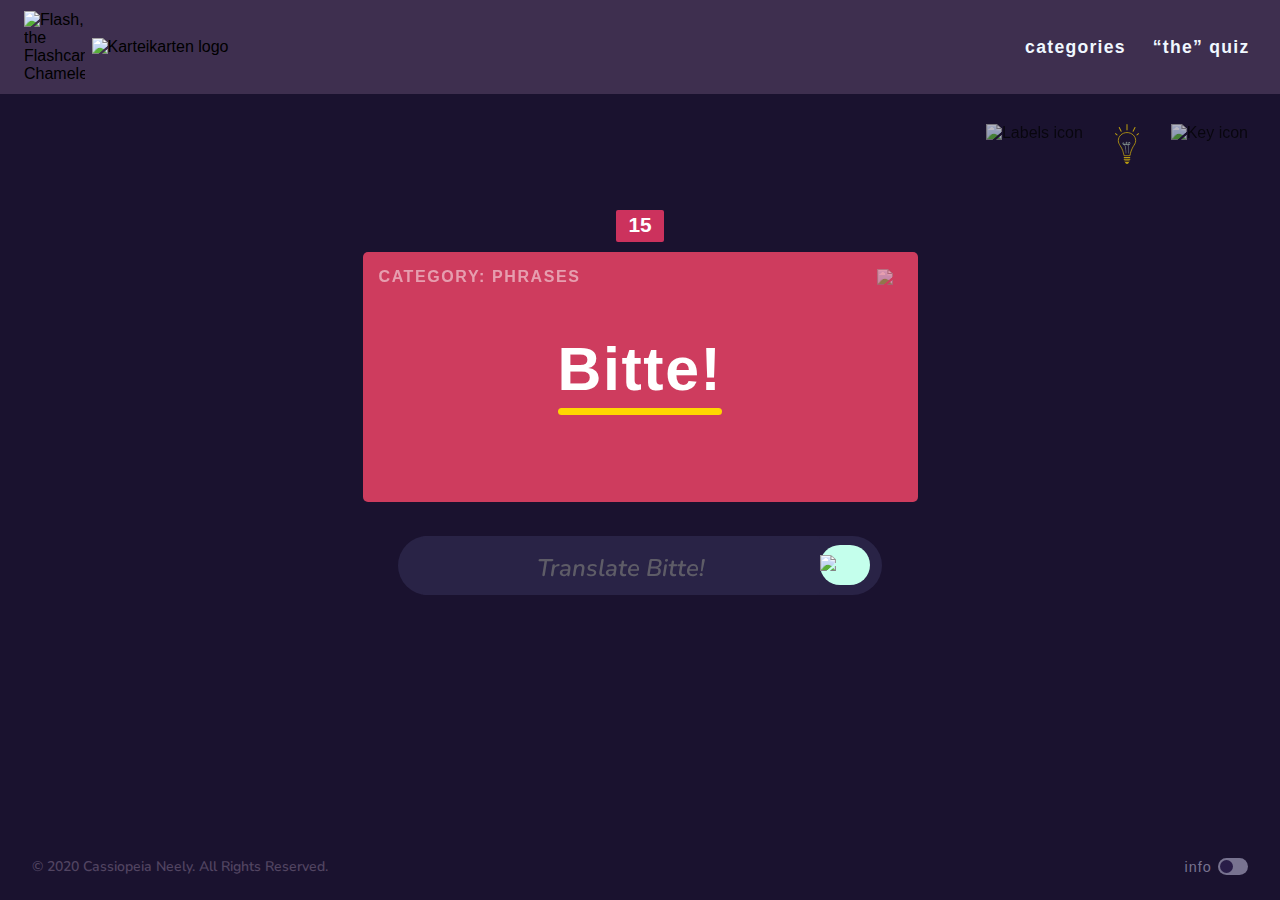
==== commit 90bc0a0d: "add Safari theme-color meta tags" ====
--- a/index.html
+++ b/index.html
@@ -5,6 +5,9 @@
     <meta name="viewport" content="width=device-width, initial-scale=1.0" />
     <meta http-equiv="cache-control" content="no-store" />
     <meta http-equiv="X-UA-Compatible" content="ie=edge" />
+    <meta name="theme-color" content="rgb(62, 47, 79)" />
+    <meta name="apple-mobile-web-app-capable" content="yes" />
+    <meta name="apple-mobile-web-app-status-bar-style" content="rgb(26, 18, 47)" />
     <title>Karteikarten—English to German Flashcards</title>
     <link rel="icon" type="image/png" href="images/flag-favicon.png" />
     <link rel="stylesheet" type="text/css" href="css/style.css" />
--- a/css/style.css
+++ b/css/style.css
@@ -173,6 +173,13 @@
 .close-x:hover {
     transition: 2s;
     transform: rotate(360deg);
+}
+#exit-row {
+    display: flex;
+    justify-content: flex-end;
+}
+#categories-x-bg {
+    display: flex;
 }
 #lightning-container {
     margin: 1rem 2rem;
@@ -681,7 +688,7 @@
     display: flex;
     align-items: center;
     justify-content: center;
-    background-image: url('../images/flash-level-bubble.svg');
+    background-image: url('../images/level-images/flash-level-bubble.svg');
     background-repeat: no-repeat;
     background-position: center;
     background-size: contain;
@@ -843,7 +850,6 @@
 }
 .info-blurbs {
     width: 19rem;
-    /* margin: 0 2rem; */
     margin: -3rem 2rem 0 2rem;
 }
 .info-item {
@@ -1184,9 +1190,6 @@
         display: block;
         height: 1.3rem;
     }
-    #categories-x-bg {
-        display: flex;
-    }
     #german-box {
         width: 350px;
         height: 170px;
@@ -1243,6 +1246,18 @@
     }
 }
 
+@media only screen and (max-width: 530px) {
+    /* MODAL BOX */
+
+    h2 {
+        font-size: 2rem;
+        margin: 1.5rem auto;
+    }
+    #congrats-sub {
+        font-size: 1.1rem;
+    }
+}
+
 @media only screen and (max-width: 415px) {
 
     /* CATEGORIES */
@@ -1281,13 +1296,6 @@
     .modal-content {
         width: 80%;
     }
-    h2 {
-        font-size: 2rem;
-        margin: 1.5rem auto;
-    }
-    #congrats-sub {
-        font-size: 1.1rem;
-    }
     #modal-image {
         height: 235px;
         margin: 5px;
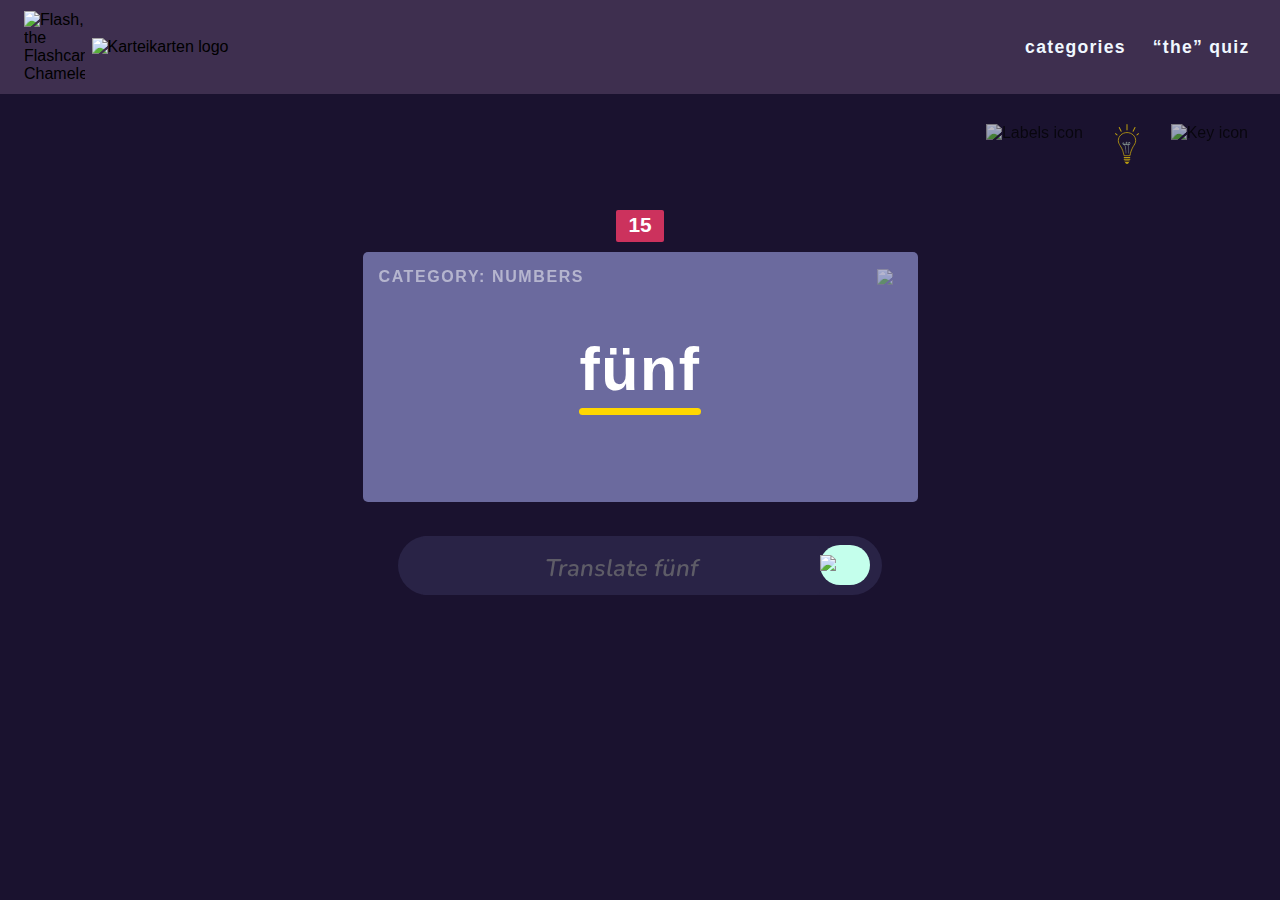
==== commit 80a9ba73: "Update index.html" ====
--- a/index.html
+++ b/index.html
@@ -318,17 +318,7 @@
                 <p class="info-text">Use the <span class="info-item">arrow button</span>, or your Enter key, to submit your translation. If the <span class="info-item">input field</span> flashes red, the answer was wrong and the word will appear in your Mini Review.</p>
             </div>
         </div>
-    </section>
-    <footer>
-        <p id="copyright">&copy; 2020 Cassiopeia Neely. All Rights Reserved.</p>
-        <div id="info-switch-container">
-            <p id="info">Info</p>
-            <label class="switch">
-                <input id="info-switch" type="checkbox">
-                <span class="slider round"></span>
-            </label>
-        </div>
-    </footer>
+    
     <script type="module" src="js/script.js"></script>
 </body>
-</html>+</html>
--- a/css/style.css
+++ b/css/style.css
@@ -153,8 +153,8 @@
     align-self: flex-end;
     align-items: center;
     justify-content: center;
-    height: 2rem;
-    width: 2rem;
+    height: 1.5rem;
+    width: 1.5rem;
     border-radius: 100px;
     background-image: linear-gradient(rgb(236, 123, 82), rgb(239, 82, 84));
     margin: 1rem 1.5rem 0;
@@ -166,7 +166,7 @@
 .close-x {
     font-weight: 400;
     font-style: normal;
-    font-size: 1rem;
+    font-size: .7rem;
     color: rgb(245, 245, 245);
     margin: 0;
 }
@@ -251,7 +251,7 @@
     align-items: center;
     justify-content: space-evenly;
     padding: 20px;
-    max-width: 692px;
+    max-width: 50%;
 }
 #categories-box label {
     width: 110px;
